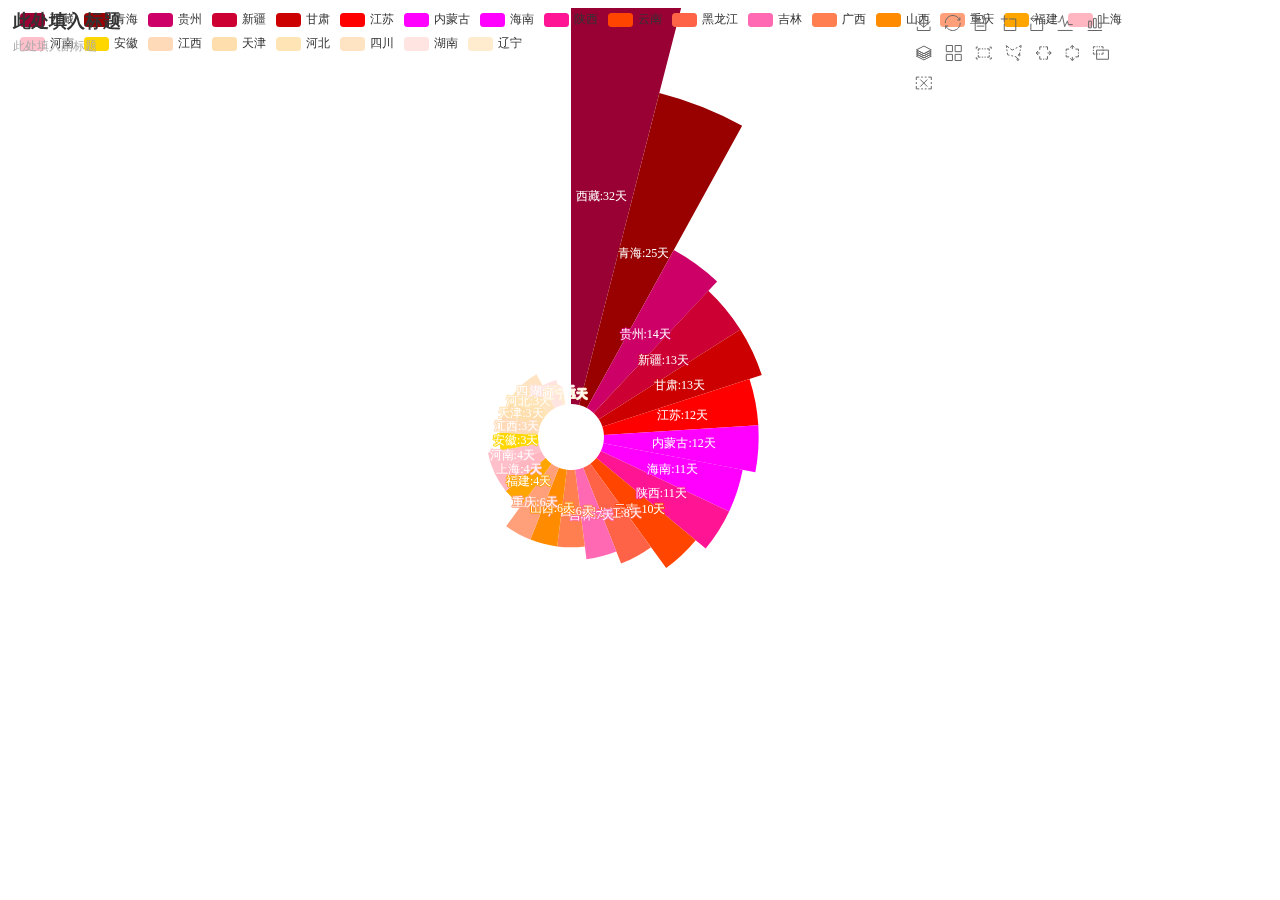
==== plotly_html/南丁格尔玫瑰图.html @ 2ccd1593 "第一次提交" ====
<!DOCTYPE html>
<html>
<head>
    <meta charset="UTF-8">
    <title>Awesome-pyecharts</title>
            <script type="text/javascript" src="./js/echarts.min.js"></script>

</head>
<body>
    <div id="779cc45050bf4493a0508d638e429f17" class="chart-container" style="width:1126px; height:660px;"></div>
    <script>
        var chart_779cc45050bf4493a0508d638e429f17 = echarts.init(
            document.getElementById('779cc45050bf4493a0508d638e429f17'), 'white', {renderer: 'canvas'});
        var option_779cc45050bf4493a0508d638e429f17 = {
    "animation": true,
    "animationThreshold": 2000,
    "animationDuration": 1000,
    "animationEasing": "cubicOut",
    "animationDelay": 0,
    "animationDurationUpdate": 300,
    "animationEasingUpdate": "cubicOut",
    "animationDelayUpdate": 0,
    "color": [
        "#990033",
        "#990000",
        "#CC0066",
        "#CC0033",
        "#CC0000",
        "#FF0000",
        "#FF00FF",
        "#FF00FF",
        "#FF1493",
        "#FF4500",
        "#FF6347",
        "#FF69B4",
        "#FF7F50",
        "#FF8C00",
        "#FFA07A",
        "#FFA500",
        "#FFB6C1",
        "#FFC0CB",
        "#FFD700",
        "#FFDAB9",
        "#FFDEAD",
        "#FFE4B5",
        "#FFE4C4",
        "#FFE4E1",
        "#FFEBCD"
    ],
    "series": [
        {
            "type": "pie",
            "clockwise": true,
            "data": [
                {
                    "name": "\u897f\u85cf",
                    "value": 32
                },
                {
                    "name": "\u9752\u6d77",
                    "value": 25
                },
                {
                    "name": "\u8d35\u5dde",
                    "value": 14
                },
                {
                    "name": "\u65b0\u7586",
                    "value": 13
                },
                {
                    "name": "\u7518\u8083",
                    "value": 13
                },
                {
                    "name": "\u6c5f\u82cf",
                    "value": 12
                },
                {
                    "name": "\u5185\u8499\u53e4",
                    "value": 12
                },
                {
                    "name": "\u6d77\u5357",
                    "value": 11
                },
                {
                    "name": "\u9655\u897f",
                    "value": 11
                },
                {
                    "name": "\u4e91\u5357",
                    "value": 10
                },
                {
                    "name": "\u9ed1\u9f99\u6c5f",
                    "value": 8
                },
                {
                    "name": "\u5409\u6797",
                    "value": 7
                },
                {
                    "name": "\u5e7f\u897f",
                    "value": 6
                },
                {
                    "name": "\u5c71\u897f",
                    "value": 6
                },
                {
                    "name": "\u91cd\u5e86",
                    "value": 6
                },
                {
                    "name": "\u798f\u5efa",
                    "value": 4
                },
                {
                    "name": "\u4e0a\u6d77",
                    "value": 4
                },
                {
                    "name": "\u6cb3\u5357",
                    "value": 4
                },
                {
                    "name": "\u5b89\u5fbd",
                    "value": 3
                },
                {
                    "name": "\u6c5f\u897f",
                    "value": 3
                },
                {
                    "name": "\u5929\u6d25",
                    "value": 3
                },
                {
                    "name": "\u6cb3\u5317",
                    "value": 3
                },
                {
                    "name": "\u56db\u5ddd",
                    "value": 3
                },
                {
                    "name": "\u6e56\u5357",
                    "value": 2
                },
                {
                    "name": "\u8fbd\u5b81",
                    "value": 1
                }
            ],
            "radius": [
                "10%",
                "135%"
            ],
            "center": [
                "50%",
                "65%"
            ],
            "roseType": "area",
            "label": {
                "show": true,
                "position": "inside",
                "margin": 8,
                "fontSize": 12,
                "fontStyle": "normal",
                "fontWeight": "normal",
                "fontFamily": "\u5b8b\u4f53",
                "formatter": "{b}:{c}\u5929"
            },
            "rippleEffect": {
                "show": true,
                "brushType": "stroke",
                "scale": 2.5,
                "period": 4
            }
        }
    ],
    "legend": [
        {
            "data": [
                "\u897f\u85cf",
                "\u9752\u6d77",
                "\u8d35\u5dde",
                "\u65b0\u7586",
                "\u7518\u8083",
                "\u6c5f\u82cf",
                "\u5185\u8499\u53e4",
                "\u6d77\u5357",
                "\u9655\u897f",
                "\u4e91\u5357",
                "\u9ed1\u9f99\u6c5f",
                "\u5409\u6797",
                "\u5e7f\u897f",
                "\u5c71\u897f",
                "\u91cd\u5e86",
                "\u798f\u5efa",
                "\u4e0a\u6d77",
                "\u6cb3\u5357",
                "\u5b89\u5fbd",
                "\u6c5f\u897f",
                "\u5929\u6d25",
                "\u6cb3\u5317",
                "\u56db\u5ddd",
                "\u6e56\u5357",
                "\u8fbd\u5b81"
            ],
            "selected": {},
            "show": true,
            "padding": 5,
            "itemGap": 10,
            "itemWidth": 25,
            "itemHeight": 14
        }
    ],
    "tooltip": {
        "show": true,
        "trigger": "item",
        "triggerOn": "mousemove|click",
        "axisPointer": {
            "type": "line"
        },
        "textStyle": {
            "fontSize": 14
        },
        "borderWidth": 0
    },
    "title": [
        {
            "text": "\u6b64\u5904\u586b\u5165\u6807\u9898",
            "subtext": "\u6b64\u5904\u586b\u5165\u526f\u6807\u9898",
            "padding": 5,
            "itemGap": 10
        }
    ],
    "toolbox": {
        "show": true,
        "orient": "horizontal",
        "itemSize": 15,
        "itemGap": 10,
        "left": "80%",
        "feature": {
            "saveAsImage": {
                "type": "png",
                "backgroundColor": "white",
                "connectedBackgroundColor": "#fff",
                "show": true,
                "title": "\u4fdd\u5b58\u4e3a\u56fe\u7247",
                "pixelRatio": 1
            },
            "restore": {
                "show": true,
                "title": "\u8fd8\u539f"
            },
            "dataView": {
                "show": true,
                "title": "\u6570\u636e\u89c6\u56fe",
                "readOnly": false,
                "lang": [
                    "\u6570\u636e\u89c6\u56fe",
                    "\u5173\u95ed",
                    "\u5237\u65b0"
                ],
                "backgroundColor": "#fff",
                "textareaColor": "#fff",
                "textareaBorderColor": "#333",
                "textColor": "#000",
                "buttonColor": "#c23531",
                "buttonTextColor": "#fff"
            },
            "dataZoom": {
                "show": true,
                "title": {
                    "zoom": "\u533a\u57df\u7f29\u653e",
                    "back": "\u533a\u57df\u7f29\u653e\u8fd8\u539f"
                },
                "icon": {}
            },
            "magicType": {
                "show": true,
                "type": [
                    "line",
                    "bar",
                    "stack",
                    "tiled"
                ],
                "title": {
                    "line": "\u5207\u6362\u4e3a\u6298\u7ebf\u56fe",
                    "bar": "\u5207\u6362\u4e3a\u67f1\u72b6\u56fe",
                    "stack": "\u5207\u6362\u4e3a\u5806\u53e0",
                    "tiled": "\u5207\u6362\u4e3a\u5e73\u94fa"
                },
                "icon": {}
            },
            "brush": {
                "icon": {},
                "title": {
                    "rect": "\u77e9\u5f62\u9009\u62e9",
                    "polygon": "\u5708\u9009",
                    "lineX": "\u6a2a\u5411\u9009\u62e9",
                    "lineY": "\u7eb5\u5411\u9009\u62e9",
                    "keep": "\u4fdd\u6301\u9009\u62e9",
                    "clear": "\u6e05\u9664\u9009\u62e9"
                }
            }
        }
    }
};
        chart_779cc45050bf4493a0508d638e429f17.setOption(option_779cc45050bf4493a0508d638e429f17);
    </script>
</body>
</html>
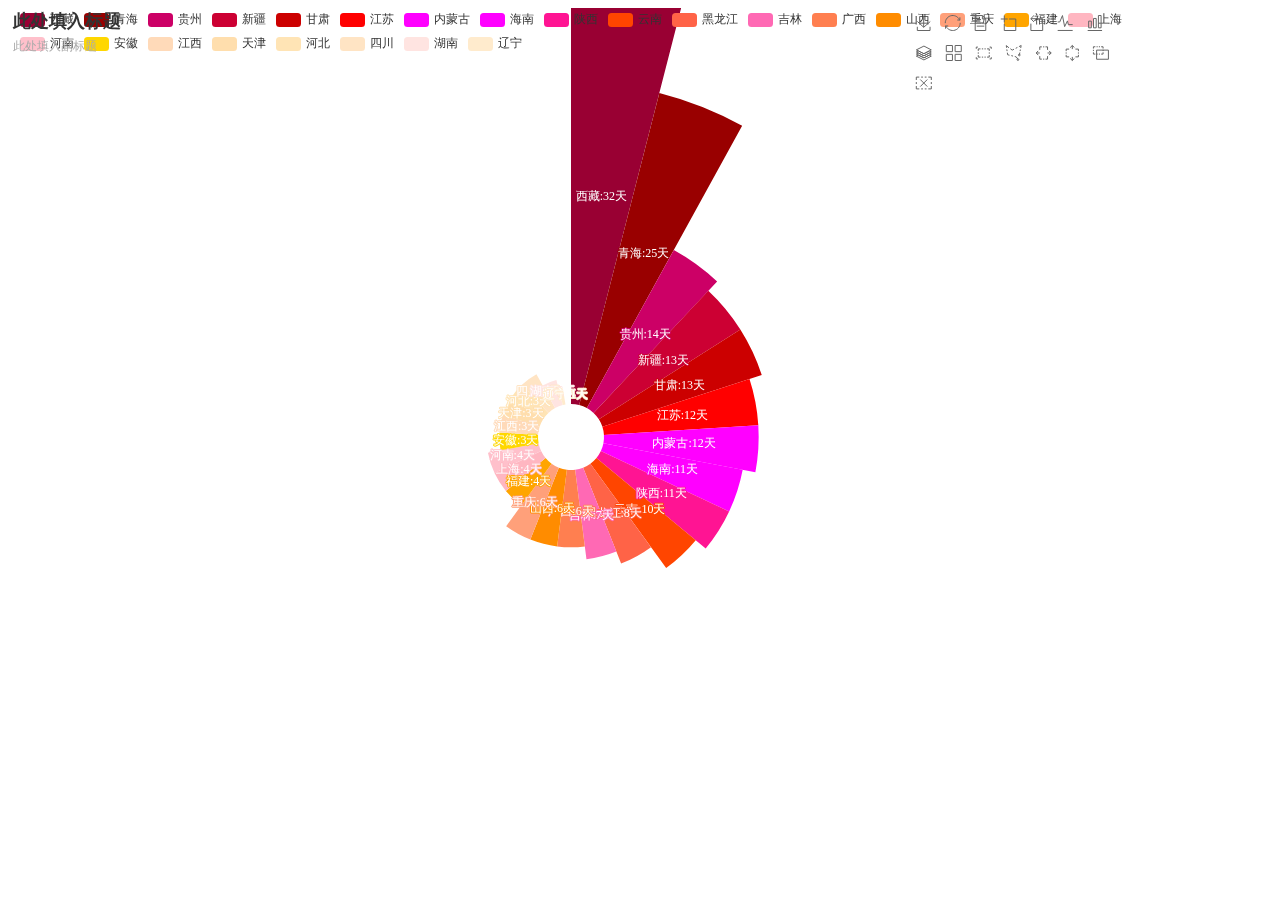
==== commit e83f30de: "HTML效果" ====
--- a/plotly_html/南丁格尔玫瑰图.html
+++ b/plotly_html/南丁格尔玫瑰图.html
@@ -7,11 +7,11 @@
 
 </head>
 <body>
-    <div id="779cc45050bf4493a0508d638e429f17" class="chart-container" style="width:1126px; height:660px;"></div>
+    <div id="265f4349b4274e8a9942b820a0af2fd0" class="chart-container" style="width:1126px; height:660px;"></div>
     <script>
-        var chart_779cc45050bf4493a0508d638e429f17 = echarts.init(
-            document.getElementById('779cc45050bf4493a0508d638e429f17'), 'white', {renderer: 'canvas'});
-        var option_779cc45050bf4493a0508d638e429f17 = {
+        var chart_265f4349b4274e8a9942b820a0af2fd0 = echarts.init(
+            document.getElementById('265f4349b4274e8a9942b820a0af2fd0'), 'white', {renderer: 'canvas'});
+        var option_265f4349b4274e8a9942b820a0af2fd0 = {
     "animation": true,
     "animationThreshold": 2000,
     "animationDuration": 1000,
@@ -310,7 +310,7 @@
         }
     }
 };
-        chart_779cc45050bf4493a0508d638e429f17.setOption(option_779cc45050bf4493a0508d638e429f17);
+        chart_265f4349b4274e8a9942b820a0af2fd0.setOption(option_265f4349b4274e8a9942b820a0af2fd0);
     </script>
 </body>
 </html>
